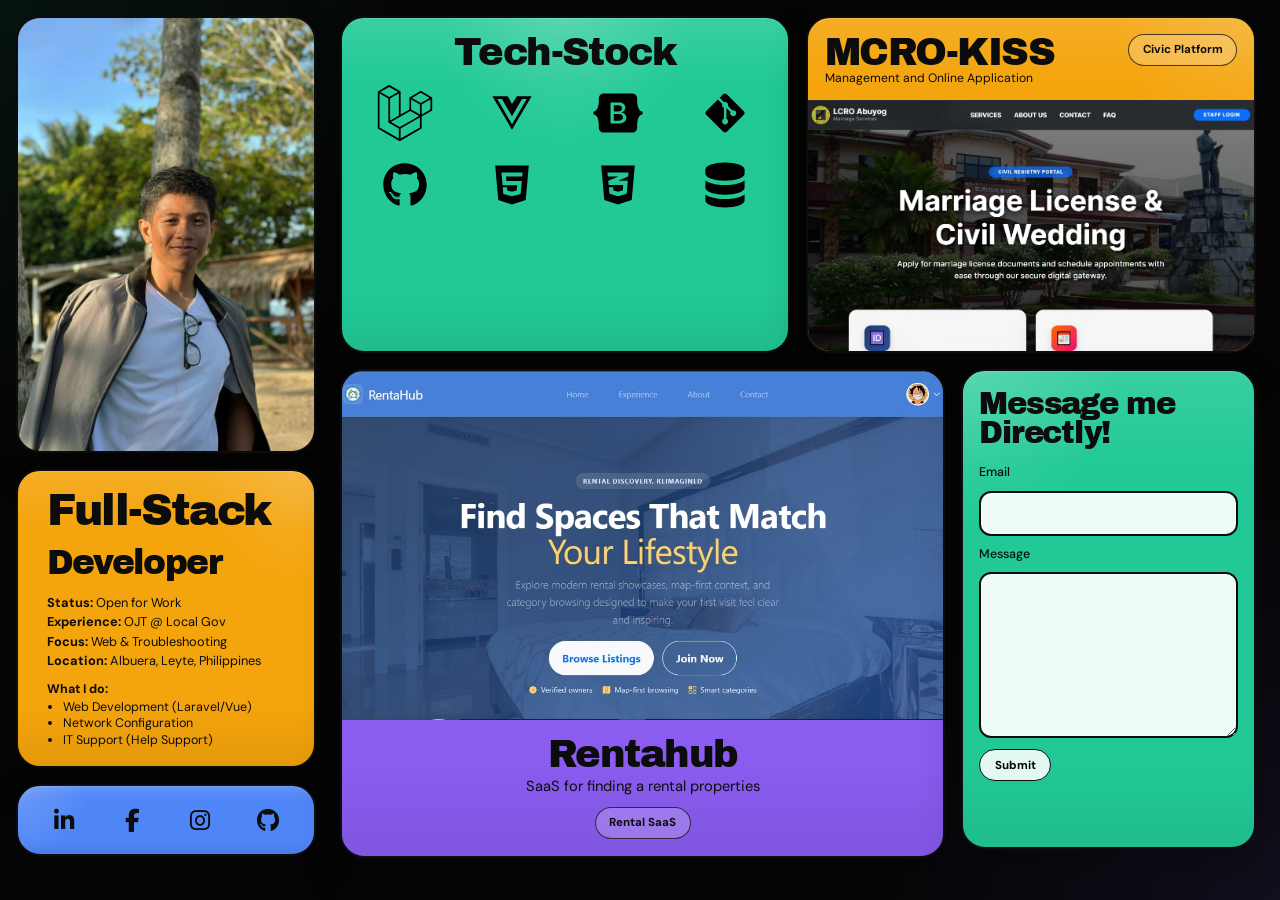
==== index.html @ 70601ae6 "Fix Some Alignments" ====
<!DOCTYPE html>
<html lang="en">

<head>
    <meta charset="UTF-8">
    <meta name="viewport" content="width=device-width, initial-scale=1.0">
    <title>Home</title>
    <link rel="preconnect" href="https://fonts.googleapis.com">
    <link rel="preconnect" href="https://fonts.gstatic.com" crossorigin>
    <link href="https://fonts.googleapis.com/css2?family=Archivo+Black&family=DM+Sans:wght@400;500;700&display=swap"
        rel="stylesheet">
    <link rel="stylesheet" href="https://cdnjs.cloudflare.com/ajax/libs/font-awesome/6.7.2/css/all.min.css"
        integrity="sha512-Evv84Mr4kqVGRNSgIGL/F/aIDqQb7xQ2vcrdIwxfjThSH8CSR7PBEakCr51Ck+w+/U6swU2Im1vVX0SVk9ABhg=="
        crossorigin="anonymous" referrerpolicy="no-referrer">
    <link rel="stylesheet" href="css/bootstrap.min.css">
    <link rel="stylesheet" href="style.css">
</head>

<body>

    <main class="container-fluid page-shell">

        <div class="row main-row g-3">

            <div class="col-12 col-lg-3 left-column">
                <div class="row picture-box card-box">
                    <img src="assets/pic.jpg" alt="Portrait photo" class="img-fluid picture">
                </div>
                <div class="row description-box card-box">
                    <div class="card-inner">
                        <p class="intro-kicker">Full-Stack</p>
                        <h1 class="intro-title">Developer</h1>

                        <div class="meta-list">
                            <p><span>Status:</span> Open for Work</p>
                            <p><span>Experience:</span> OJT @ Local Gov</p>
                            <p><span>Focus:</span> Web & Troubleshooting</p>
                            <p><span>Location:</span> Albuera, Leyte, Philippines</p>
                        </div>

                        <div class="what-i-do">
                            <p class="section-label">What I do:</p>
                            <ul>
                                <li>Web Development (Laravel/Vue)</li>
                                <li>Network Configuration</li>
                                <li>IT Support (Help Support)</li>
                            </ul>
                        </div>
                    </div>
                </div>
                <div class="row contacts-box card-box">
                    <div class="social-links">
                        <a href="#" aria-label="LinkedIn"><i class="fa-brands fa-linkedin-in"></i></a>
                        <a href="#" aria-label="Facebook"><i class="fa-brands fa-facebook-f"></i></a>
                        <a href="#" aria-label="Instagram"><i class="fa-brands fa-instagram"></i></a>
                        <a href="#" aria-label="GitHub"><i class="fa-brands fa-github"></i></a>
                    </div>
                </div>
            </div>

            <div class="col-12 col-lg-9 right-column">
                <div class="row tech-kiss-row g-3">
                    <div class="col-12 col-md-6">
                        <div class="card-box tech-box">
                            <div class="card-inner">
                                <h2 class="panel-title text-center">Tech-Stock</h2>
                                <div class="tech-icons">
                                    <img src="assets/laravel-brands-solid.svg" alt="Laravel">
                                    <img src="assets/vuejs-brands-solid-full.svg" alt="Vue.js">
                                    <img src="assets/bootstrap-brands-solid-full.svg" alt="Bootstrap">
                                    <img src="assets/git-alt-brands-solid-full.svg" alt="Git">
                                    <img src="assets/github-brands-solid-full.svg" alt="GitHub">
                                    <img src="assets/html5-brands-solid-full.svg" alt="HTML5">
                                    <img src="assets/css3-alt-brands-solid-full.svg" alt="CSS3">
                                    <img src="assets/database-solid-full.svg" alt="MySQL">
                                </div>
                            </div>
                        </div>
                    </div>
                    <div class="col-12 col-md-6">
                        <div class="card-box project-box kiss-panel">
                            <div class="project-header">
                                <div>
                                    <h2 class="panel-title">MCRO-KISS</h2>
                                    <p>Management and Online Application</p>
                                </div>
                                <span class="project-tag">Civic Platform</span>
                            </div>
                            <div class="project-image-wrap rentahub-box">
                                <img src="assets/kiss.jfif" alt="MCRO-KISS preview" class="img-fluid rentahub">
                                <div class="project-hover-layer">
                                    <a href="#" class="project-hover-cta">View More</a>
                                </div>
                            </div>
                        </div>
                    </div>
                </div>

                <div class="row rent-message-row g-3">
                    <div class="col-12 col-md-8">
                        <div class="card-box project-box rent-panel">
                            <div class="project-image-wrap rentahub-box">
                                <img src="assets/rentahub.jfif" alt="Rentahub preview" class="img-fluid rentahub">
                                <div class="project-hover-layer">
                                    <a href="#" class="project-hover-cta">View More</a>
                                </div>
                            </div>
                            <div class="rent-footer">
                                <h2 class="panel-title">Rentahub</h2>
                                <p>SaaS for finding a rental properties</p>
                                <span class="project-tag">Rental SaaS</span>
                            </div>
                        </div>
                    </div>
                    <div class="col-12 col-md-4">
                        <div class="card-box message-box">
                            <div class="card-inner">
                                <h2 class="panel-title">Message me Directly!</h2>
                                <form action="#" method="post" class="contact-form">
                                    <label for="email">Email</label>
                                    <input type="email" id="email" name="email" autocomplete="email">

                                    <label for="message">Message</label>
                                    <textarea id="message" name="message" rows="6"></textarea>

                                    <button type="submit" class="submit-btn">Submit</button>
                                </form>
                            </div>
                        </div>
                    </div>
                </div>

            </div>

        </div>


    </main>

    <script src="js/bootstrap.bundle.min.js"></script>
</body>

</html>
---- style.css ----
:root {
    --page-bg: #050505;
    --ink: #0c0c0c;
    --orange: #f4a40c;
    --teal: #22c997;
    --blue: #4f86f7;
    --violet: #8a5cf0;
    --line: #0d0d0d;
    --white: #f7f7f7;
    --card-gap: 1rem;
    --bento-radius: 1.5rem;
    --bento-shadow:
        0 18px 40px rgba(0, 0, 0, 0.24),
        inset 0 1px 0 rgba(255, 255, 255, 0.14);
    --bento-shadow-hover:
        0 24px 54px rgba(0, 0, 0, 0.3),
        inset 0 1px 0 rgba(255, 255, 255, 0.18);
}

* {
    padding: 0;
    margin: 0;
    box-sizing: border-box;
}

body {
    min-height: 100vh;
    background:
        radial-gradient(circle at top left, rgba(34, 201, 151, 0.08), transparent 30%),
        radial-gradient(circle at bottom right, rgba(138, 92, 240, 0.1), transparent 28%),
        var(--page-bg);
    color: var(--ink);
    font-family: "DM Sans", sans-serif;
}

img {
    display: block;
    max-width: 100%;
}

a {
    color: inherit;
    text-decoration: none;
}

button,
input,
textarea {
    font: inherit;
}

.page-shell {
    padding: var(--card-gap);
}

.main-row {
    min-height: calc(100vh - 2.7rem);
    --bs-gutter-x: var(--card-gap);
    --bs-gutter-y: var(--card-gap);
}

.left-column,
.right-column {
    display: flex;
    flex-direction: column;
    gap: var(--card-gap);
}

.tech-kiss-row,
.rent-message-row {
    --bs-gutter-x: var(--card-gap);
    --bs-gutter-y: var(--card-gap);
}

.left-column > .row,
.right-column > .row {
    margin-left: 0;
    margin-right: 0;
}

.card-box {
    border: 2px solid var(--line);
    overflow: hidden;
    border-radius: var(--bento-radius);
    box-shadow: var(--bento-shadow);
    position: relative;
    transition: transform 0.28s ease, box-shadow 0.28s ease, filter 0.28s ease;
}

.card-box::before {
    content: "";
    position: absolute;
    inset: 0;
    pointer-events: none;
    background: linear-gradient(180deg, rgba(255, 255, 255, 0.12), transparent 20%, transparent 80%, rgba(0, 0, 0, 0.08));
    opacity: 0.85;
    z-index: 0;
}

.card-inner {
    width: 100%;
    position: relative;
    z-index: 1;
}

.description-box:hover,
.description-box:focus-within,
.tech-box:hover,
.tech-box:focus-within,
.message-box:hover,
.message-box:focus-within,
.contacts-box:hover,
.contacts-box:focus-within,
.picture-box:hover,
.picture-box:focus-within {
    transform: translateY(-4px);
    box-shadow: var(--bento-shadow-hover);
}

/* Picture Box */
.picture-box {
    height: 52%;
    min-height: 320px;
    background: #111;
}

.picture-box::before {
    z-index: 1;
}

.picture-box .picture {
    height: 100%;
    width: 100%;
    object-fit: cover;
    object-position: center;
    padding: 0;
    transition: transform 0.45s ease, filter 0.45s ease;
}

.picture-box:hover .picture,
.picture-box:focus-within .picture {
    transform: scale(1.03);
    filter: saturate(1.05) contrast(1.02);
}

/* Description Box */
.description-box {
    min-height: 240px;
    background:
        radial-gradient(circle at top right, rgba(255, 255, 255, 0.14), transparent 28%),
        var(--orange);
    padding: 1.15rem 1.05rem;
}

.intro-kicker,
.intro-title,
.panel-title {
    font-family: "Archivo Black", sans-serif;
    letter-spacing: -0.04em;
    line-height: 0.95;
}

.intro-kicker {
    font-size: clamp(1.9rem, 4vw, 2.75rem);
}

.intro-title {
    font-size: clamp(1.45rem, 3vw, 2.15rem);
    margin-top: 0.15rem;
}

.meta-list {
    margin-top: 0.85rem;
    font-size: 0.8rem;
    line-height: 1.35;
}

.meta-list p,
.what-i-do p {
    margin-bottom: 0.14rem;
}

.meta-list span,
.section-label {
    font-weight: 700;
}

.what-i-do {
    margin-top: 0.7rem;
    font-size: 0.78rem;
    line-height: 1.3;
}

.what-i-do ul {
    margin: 0.15rem 0 0;
    padding-left: 1rem;
}

/* Contacts Box */
.contacts-box {
    min-height: 72px;
    background:
        radial-gradient(circle at top left, rgba(255, 255, 255, 0.16), transparent 24%),
        var(--blue);
    display: flex;
    align-items: center;
    justify-content: center;
}

.social-links {
    width: 100%;
    display: grid;
    grid-template-columns: repeat(4, 1fr);
    position: relative;
    z-index: 1;
}

.social-links a {
    min-height: 68px;
    display: grid;
    place-items: center;
    font-size: 1.45rem;
    transition: transform 0.2s ease, background-color 0.2s ease, color 0.2s ease;
}

.social-links a:hover,
.social-links a:focus-visible {
    background: rgba(255, 255, 255, 0.16);
    color: var(--white);
    transform: translateY(-2px);
    outline: none;
}

/* Tech Kiss Row */
.tech-kiss-row {
    min-height: 42%;
}

.tech-box {
    height: 100%;
    min-height: 280px;
    background:
        radial-gradient(circle at top center, rgba(255, 255, 255, 0.16), transparent 32%),
        var(--teal);
    padding: 1rem 1rem 1.05rem;
}

.panel-title {
    font-size: clamp(1.7rem, 3vw, 2.4rem);
    margin: 0;
    position: relative;
    z-index: 1;
}

.tech-icons {
    margin-top: 0.9rem;
    display: grid;
    grid-template-columns: repeat(4, minmax(0, 1fr));
    gap: 1rem 0.85rem;
    align-items: center;
    justify-items: center;
    position: relative;
    z-index: 1;
}

.tech-icons img {
    width: clamp(38px, 5vw, 56px);
    aspect-ratio: 1;
    object-fit: contain;
    filter: brightness(0);
    transition: transform 0.22s ease, filter 0.22s ease;
}

.tech-icons img:hover {
    transform: translateY(-3px) scale(1.05);
    filter: brightness(0) saturate(1.2);
}

.project-box {
    height: 100%;
    display: flex;
    flex-direction: column;
    position: relative;
    border-radius: var(--bento-radius);
    box-shadow: var(--bento-shadow);
    transition: transform 0.28s ease, box-shadow 0.28s ease;
}

.kiss-panel {
    min-height: 280px;
    background:
        radial-gradient(circle at top right, rgba(255, 255, 255, 0.14), transparent 25%),
        var(--orange);
}

.project-header {
    display: flex;
    justify-content: space-between;
    align-items: flex-start;
    gap: 0.9rem;
    padding: 1rem 1.05rem 0.85rem;
    position: relative;
    z-index: 1;
}

.project-header p {
    margin: 0.12rem 0 0;
    font-size: 0.76rem;
    line-height: 1.15;
}

.project-tag {
    display: inline-flex;
    align-items: center;
    min-height: 2rem;
    padding: 0.34rem 0.85rem;
    border: 1.5px solid rgba(12, 12, 12, 0.75);
    border-radius: 999px;
    background: rgba(255, 255, 255, 0.2);
    font-size: 0.72rem;
    font-weight: 700;
    white-space: nowrap;
    backdrop-filter: blur(10px);
}

.cta-pill,
.cta-outline,
.submit-btn {
    display: inline-flex;
    justify-content: center;
    align-items: center;
    min-height: 2rem;
    padding: 0.34rem 0.9rem;
    border: 1.5px solid var(--line);
    border-radius: 999px;
    font-size: 0.72rem;
    font-weight: 700;
    transition: transform 0.2s ease, background-color 0.2s ease, color 0.2s ease;
}

.cta-pill {
    background: rgba(255, 255, 255, 0.25);
}

.cta-outline,
.submit-btn {
    background: rgba(255, 255, 255, 0.88);
}

.cta-pill:hover,
.cta-pill:focus-visible,
.cta-outline:hover,
.cta-outline:focus-visible,
.submit-btn:hover,
.submit-btn:focus-visible {
    background: #111;
    color: #fff;
    transform: translateY(-2px);
    outline: none;
}

/* Rent Message Row */
.rent-message-row {
    min-height: 60%;
}

.rentahub-box {
    padding: 0;
}

.project-image-wrap {
    position: relative;
    flex: 1;
    min-height: 215px;
    overflow: hidden;
    isolation: isolate;
}

.project-image-wrap::after {
    content: "";
    position: absolute;
    inset: 0;
    /* background: linear-gradient(to bottom, rgba(0, 0, 0, 0.06), rgba(0, 0, 0, 0.38)); */
    transition: opacity 0.28s ease, background-color 0.28s ease;
    z-index: 1;
}

.rentahub {
    height: 100%;
    width: 100%;
    object-fit: cover;
    object-position: top center;
    padding: 0;
    transition: transform 0.42s ease, filter 0.42s ease;
}

.project-hover-layer {
    position: absolute;
    inset: 0;
    z-index: 2;
    display: flex;
    align-items: center;
    justify-content: center;
    padding: 1rem;
    background: linear-gradient(180deg, rgba(255, 255, 255, 0.06), rgba(0, 0, 0, 0.18));
    backdrop-filter: blur(0px);
    opacity: 0;
    transition: opacity 0.28s ease, backdrop-filter 0.28s ease;
    pointer-events: none;
}

.project-hover-cta {
    display: inline-flex;
    align-items: center;
    justify-content: center;
    min-height: 2.65rem;
    padding: 0.55rem 1.2rem;
    border: 1.5px solid rgba(255, 255, 255, 0.7);
    border-radius: 999px;
    background: rgba(255, 255, 255, 0.18);
    backdrop-filter: blur(12px);
    color: var(--white);
    font-size: 0.8rem;
    font-weight: 700;
    letter-spacing: 0.01em;
    transform: translateY(10px) scale(0.96);
    transition: transform 0.28s ease, background-color 0.28s ease, border-color 0.28s ease;
    pointer-events: auto;
}

.project-hover-cta:hover,
.project-hover-cta:focus-visible {
    background: rgba(255, 255, 255, 0.28);
    border-color: rgba(255, 255, 255, 0.95);
    outline: none;
}

.rent-panel {
    min-height: 390px;
    background:
        linear-gradient(180deg, #4d7ed6 0%, #4d7ed6 70%, var(--violet) 70%, var(--violet) 100%);
}

.rent-footer {
    padding: 1rem 1.05rem 1.05rem;
    text-align: center;
    position: relative;
    z-index: 1;
}

.rent-footer p {
    margin: 0.15rem 0 0.6rem;
    font-size: 0.92rem;
}

.message-box {
    min-height: 480px;
    background:
        radial-gradient(circle at top left, rgba(255, 255, 255, 0.16), transparent 28%),
        var(--teal);
    padding: 1.1rem 1rem;
}

.message-box .panel-title {
    font-size: clamp(1.4rem, 2.4vw, 1.95rem);
    margin-bottom: 1rem;
}

.contact-form {
    display: grid;
    gap: 0.55rem;
    position: relative;
    z-index: 1;
}

.contact-form label {
    font-size: 0.78rem;
    font-weight: 500;
}

.contact-form input,
.contact-form textarea {
    width: 100%;
    border: 2px solid var(--line);
    border-radius: 0.75rem;
    background: rgba(255, 255, 255, 0.92);
    color: #111;
    padding: 0.55rem 0.75rem;
    box-shadow: inset 0 1px 0 rgba(255, 255, 255, 0.32);
}

.contact-form textarea {
    min-height: 8.5rem;
    resize: vertical;
}

.contact-form input:focus-visible,
.contact-form textarea:focus-visible {
    outline: 2px solid rgba(17, 17, 17, 0.35);
    outline-offset: 2px;
}

.submit-btn {
    justify-self: start;
    margin-top: 0.15rem;
}

.project-box:hover,
.project-box:focus-within {
    transform: translateY(-6px);
    box-shadow: var(--bento-shadow-hover);
}

.project-box:hover .rentahub,
.project-box:focus-within .rentahub {
    transform: scale(1.045);
    filter: blur(2px) brightness(0.8) saturate(0.92);
}

.project-box:hover .project-image-wrap::after,
.project-box:focus-within .project-image-wrap::after {
    background: linear-gradient(to bottom, rgba(0, 0, 0, 0.12), rgba(0, 0, 0, 0.48));
}

.project-box:hover .project-hover-layer,
.project-box:focus-within .project-hover-layer {
    opacity: 1;
    backdrop-filter: blur(4px);
}

.project-box:hover .project-hover-cta,
.project-box:focus-within .project-hover-cta {
    transform: translateY(0) scale(1);
}

@media (max-width: 991.98px) {
    .page-shell {
        padding: var(--card-gap);
    }

    .main-row {
        min-height: auto;
    }

    .picture-box,
    .description-box,
    .tech-box,
    .kiss-panel,
    .rent-panel,
    .message-box {
        min-height: unset;
    }

    .picture-box {
        min-height: 360px;
    }

    .project-image-wrap {
        min-height: 260px;
    }
}

@media (max-width: 767.98px) {
    :root {
        --card-gap: 0.8rem;
    }

    .page-shell {
        padding: var(--card-gap);
    }

    .left-column,
    .right-column {
        gap: var(--card-gap);
    }

    .project-header {
        flex-direction: column;
    }

    .project-tag {
        align-self: flex-start;
    }

    .picture-box {
        min-height: 280px;
    }

    .social-links a {
        min-height: 60px;
    }

    .project-image-wrap {
        min-height: 220px;
    }

    .description-box,
    .tech-box,
    .message-box,
    .rent-footer {
        padding-left: 0.9rem;
        padding-right: 0.9rem;
    }

    .card-box,
    .project-box {
        border-radius: 1.2rem;
    }
}
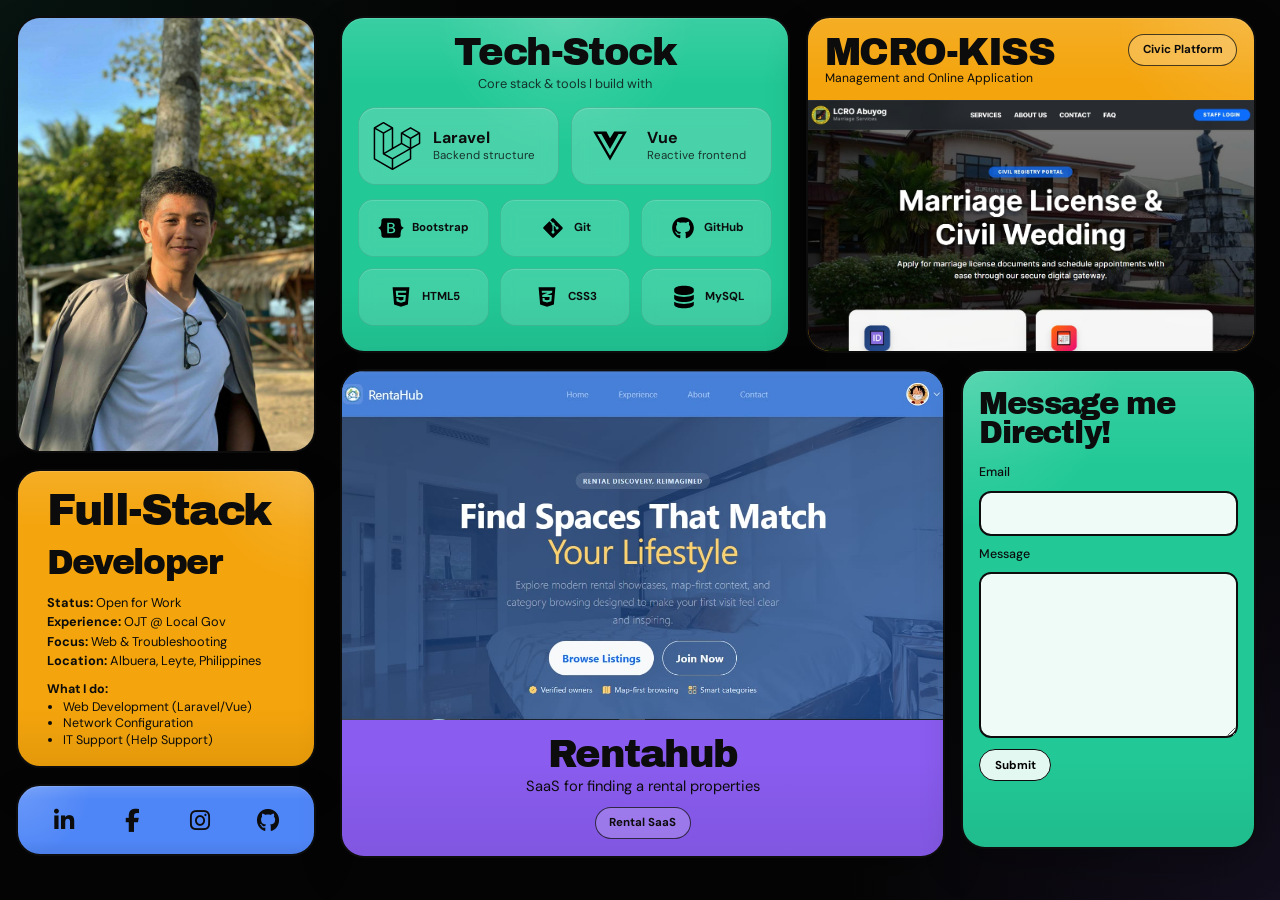
==== commit fd9bc5bb: "Tech Stack Improved" ====
--- a/index.html
+++ b/index.html
@@ -63,16 +63,53 @@
                     <div class="col-12 col-md-6">
                         <div class="card-box tech-box">
                             <div class="card-inner">
-                                <h2 class="panel-title text-center">Tech-Stock</h2>
-                                <div class="tech-icons">
-                                    <img src="assets/laravel-brands-solid.svg" alt="Laravel">
-                                    <img src="assets/vuejs-brands-solid-full.svg" alt="Vue.js">
-                                    <img src="assets/bootstrap-brands-solid-full.svg" alt="Bootstrap">
-                                    <img src="assets/git-alt-brands-solid-full.svg" alt="Git">
-                                    <img src="assets/github-brands-solid-full.svg" alt="GitHub">
-                                    <img src="assets/html5-brands-solid-full.svg" alt="HTML5">
-                                    <img src="assets/css3-alt-brands-solid-full.svg" alt="CSS3">
-                                    <img src="assets/database-solid-full.svg" alt="MySQL">
+                                <div class="tech-header">
+                                    <h2 class="panel-title text-center">Tech-Stock</h2>
+                                    <p>Core stack & tools I build with</p>
+                                </div>
+
+                                <div class="featured-stack">
+                                    <article class="featured-tool">
+                                        <img src="assets/laravel-brands-solid.svg" alt="Laravel">
+                                        <div>
+                                            <h3>Laravel</h3>
+                                            <p>Backend structure</p>
+                                        </div>
+                                    </article>
+                                    <article class="featured-tool">
+                                        <img src="assets/vuejs-brands-solid-full.svg" alt="Vue.js">
+                                        <div>
+                                            <h3>Vue</h3>
+                                            <p>Reactive frontend</p>
+                                        </div>
+                                    </article>
+                                </div>
+
+                                <div class="support-tools">
+                                    <article class="tool-chip">
+                                        <img src="assets/bootstrap-brands-solid-full.svg" alt="Bootstrap">
+                                        <span>Bootstrap</span>
+                                    </article>
+                                    <article class="tool-chip">
+                                        <img src="assets/git-alt-brands-solid-full.svg" alt="Git">
+                                        <span>Git</span>
+                                    </article>
+                                    <article class="tool-chip">
+                                        <img src="assets/github-brands-solid-full.svg" alt="GitHub">
+                                        <span>GitHub</span>
+                                    </article>
+                                    <article class="tool-chip">
+                                        <img src="assets/html5-brands-solid-full.svg" alt="HTML5">
+                                        <span>HTML5</span>
+                                    </article>
+                                    <article class="tool-chip">
+                                        <img src="assets/css3-alt-brands-solid-full.svg" alt="CSS3">
+                                        <span>CSS3</span>
+                                    </article>
+                                    <article class="tool-chip">
+                                        <img src="assets/database-solid-full.svg" alt="MySQL">
+                                        <span>MySQL</span>
+                                    </article>
                                 </div>
                             </div>
                         </div>
@@ -140,4 +177,4 @@
     <script src="js/bootstrap.bundle.min.js"></script>
 </body>
 
-</html>+</html>
--- a/style.css
+++ b/style.css
@@ -245,6 +245,20 @@
     padding: 1rem 1rem 1.05rem;
 }
 
+.tech-header {
+    position: relative;
+    z-index: 1;
+    text-align: center;
+}
+
+.tech-header p {
+    margin: 0.35rem auto 0;
+    max-width: 24ch;
+    font-size: 0.8rem;
+    line-height: 1.2;
+    opacity: 0.8;
+}
+
 .panel-title {
     font-size: clamp(1.7rem, 3vw, 2.4rem);
     margin: 0;
@@ -252,28 +266,98 @@
     z-index: 1;
 }
 
-.tech-icons {
-    margin-top: 0.9rem;
+.featured-stack {
+    margin-top: 0.95rem;
     display: grid;
-    grid-template-columns: repeat(4, minmax(0, 1fr));
-    gap: 1rem 0.85rem;
+    grid-template-columns: repeat(2, minmax(0, 1fr));
+    gap: 0.8rem;
+    position: relative;
+    z-index: 1;
+}
+
+.featured-tool {
+    display: flex;
     align-items: center;
-    justify-items: center;
-    position: relative;
-    z-index: 1;
-}
-
-.tech-icons img {
-    width: clamp(38px, 5vw, 56px);
+    gap: 0.8rem;
+    padding: 0.9rem 0.85rem;
+    border: 1.5px solid rgba(12, 12, 12, 0.12);
+    border-radius: 1.1rem;
+    background: rgba(255, 255, 255, 0.18);
+    backdrop-filter: blur(10px);
+    box-shadow: inset 0 1px 0 rgba(255, 255, 255, 0.18);
+    transition: transform 0.22s ease, background-color 0.22s ease, box-shadow 0.22s ease;
+}
+
+.featured-tool img {
+    width: 48px;
     aspect-ratio: 1;
     object-fit: contain;
     filter: brightness(0);
-    transition: transform 0.22s ease, filter 0.22s ease;
-}
-
-.tech-icons img:hover {
+    flex-shrink: 0;
+}
+
+.featured-tool h3 {
+    margin: 0;
+    font-size: 1rem;
+    font-weight: 700;
+    line-height: 1;
+}
+
+.featured-tool p {
+    margin: 0.2rem 0 0;
+    font-size: 0.72rem;
+    line-height: 1.2;
+    opacity: 0.8;
+}
+
+.featured-tool:hover {
+    transform: translateY(-3px);
+    background: rgba(255, 255, 255, 0.24);
+    box-shadow: inset 0 1px 0 rgba(255, 255, 255, 0.22);
+}
+
+.support-tools {
+    margin-top: 0.85rem;
+    display: grid;
+    grid-template-columns: repeat(3, minmax(0, 1fr));
+    gap: 0.7rem;
+    align-items: center;
+    position: relative;
+    z-index: 1;
+}
+
+.tool-chip {
+    display: flex;
+    align-items: center;
+    justify-content: center;
+    gap: 0.45rem;
+    min-height: 58px;
+    padding: 0.7rem 0.55rem;
+    border: 1.5px solid rgba(12, 12, 12, 0.1);
+    border-radius: 0.95rem;
+    background: rgba(255, 255, 255, 0.14);
+    backdrop-filter: blur(8px);
+    box-shadow: inset 0 1px 0 rgba(255, 255, 255, 0.14);
+    transition: transform 0.22s ease, background-color 0.22s ease;
+}
+
+.tool-chip img {
+    width: 28px;
+    aspect-ratio: 1;
+    object-fit: contain;
+    filter: brightness(0);
+    flex-shrink: 0;
+}
+
+.tool-chip span {
+    font-size: 0.72rem;
+    font-weight: 700;
+    line-height: 1;
+}
+
+.tool-chip:hover {
     transform: translateY(-3px) scale(1.05);
-    filter: brightness(0) saturate(1.2);
+    background: rgba(255, 255, 255, 0.2);
 }
 
 .project-box {
@@ -533,30 +617,102 @@
     transform: translateY(0) scale(1);
 }
 
-@media (max-width: 991.98px) {
-    .page-shell {
-        padding: var(--card-gap);
-    }
-
+@media (max-width: 1199.98px) {
     .main-row {
+        display: flex;
+        flex-direction: column;
+        gap: var(--card-gap);
         min-height: auto;
+        --bs-gutter-x: 0;
+        --bs-gutter-y: 0;
+    }
+
+    .left-column,
+    .right-column,
+    .tech-kiss-row,
+    .rent-message-row {
+        display: contents;
+    }
+
+    .main-row > .row,
+    .main-row > [class*="col-"] {
+        display: block;
+        width: 100%;
+        margin: 0;
+        padding-left: 0;
+        padding-right: 0;
+    }
+
+    .left-column > .row,
+    .tech-kiss-row > [class*="col-"],
+    .rent-message-row > [class*="col-"] {
+        width: 100%;
+        margin: 0 0 var(--card-gap);
+        padding-left: 0;
+        padding-right: 0;
+    }
+
+    .rent-message-row > [class*="col-"]:last-child {
+        margin-bottom: 0;
     }
 
     .picture-box,
     .description-box,
+    .contacts-box,
     .tech-box,
     .kiss-panel,
     .rent-panel,
     .message-box {
         min-height: unset;
+        height: auto;
     }
 
     .picture-box {
-        min-height: 360px;
+        min-height: 300px;
+        aspect-ratio: 16 / 11;
+    }
+
+    .description-box {
+        padding: 1rem 0.95rem;
+    }
+
+    .panel-title {
+        font-size: clamp(1.45rem, 3vw, 1.95rem);
+    }
+
+    .project-header,
+    .rent-footer,
+    .message-box {
+        padding: 0.9rem;
+    }
+
+    .tech-box {
+        padding: 0.9rem;
+    }
+
+    .featured-stack {
+        grid-template-columns: 1fr;
+    }
+
+    .support-tools {
+        grid-template-columns: repeat(2, minmax(0, 1fr));
     }
 
     .project-image-wrap {
-        min-height: 260px;
+        min-height: 220px;
+    }
+
+    .message-box {
+        min-height: 0;
+    }
+
+    .contact-form textarea {
+        min-height: 7rem;
+    }
+
+    .card-box,
+    .project-box {
+        border-radius: 1.25rem;
     }
 }
 
@@ -565,13 +721,9 @@
         --card-gap: 0.8rem;
     }
 
-    .page-shell {
-        padding: var(--card-gap);
-    }
-
-    .left-column,
-    .right-column {
-        gap: var(--card-gap);
+    .picture-box {
+        min-height: 240px;
+        aspect-ratio: auto;
     }
 
     .project-header {
@@ -582,24 +734,33 @@
         align-self: flex-start;
     }
 
-    .picture-box {
-        min-height: 280px;
-    }
-
     .social-links a {
         min-height: 60px;
     }
 
     .project-image-wrap {
-        min-height: 220px;
+        min-height: 190px;
     }
 
     .description-box,
     .tech-box,
     .message-box,
     .rent-footer {
-        padding-left: 0.9rem;
-        padding-right: 0.9rem;
+        padding-left: 0.85rem;
+        padding-right: 0.85rem;
+    }
+
+    .featured-tool {
+        padding: 0.8rem;
+    }
+
+    .tool-chip {
+        min-height: 54px;
+        padding: 0.65rem 0.5rem;
+    }
+
+    .tool-chip span {
+        font-size: 0.68rem;
     }
 
     .card-box,
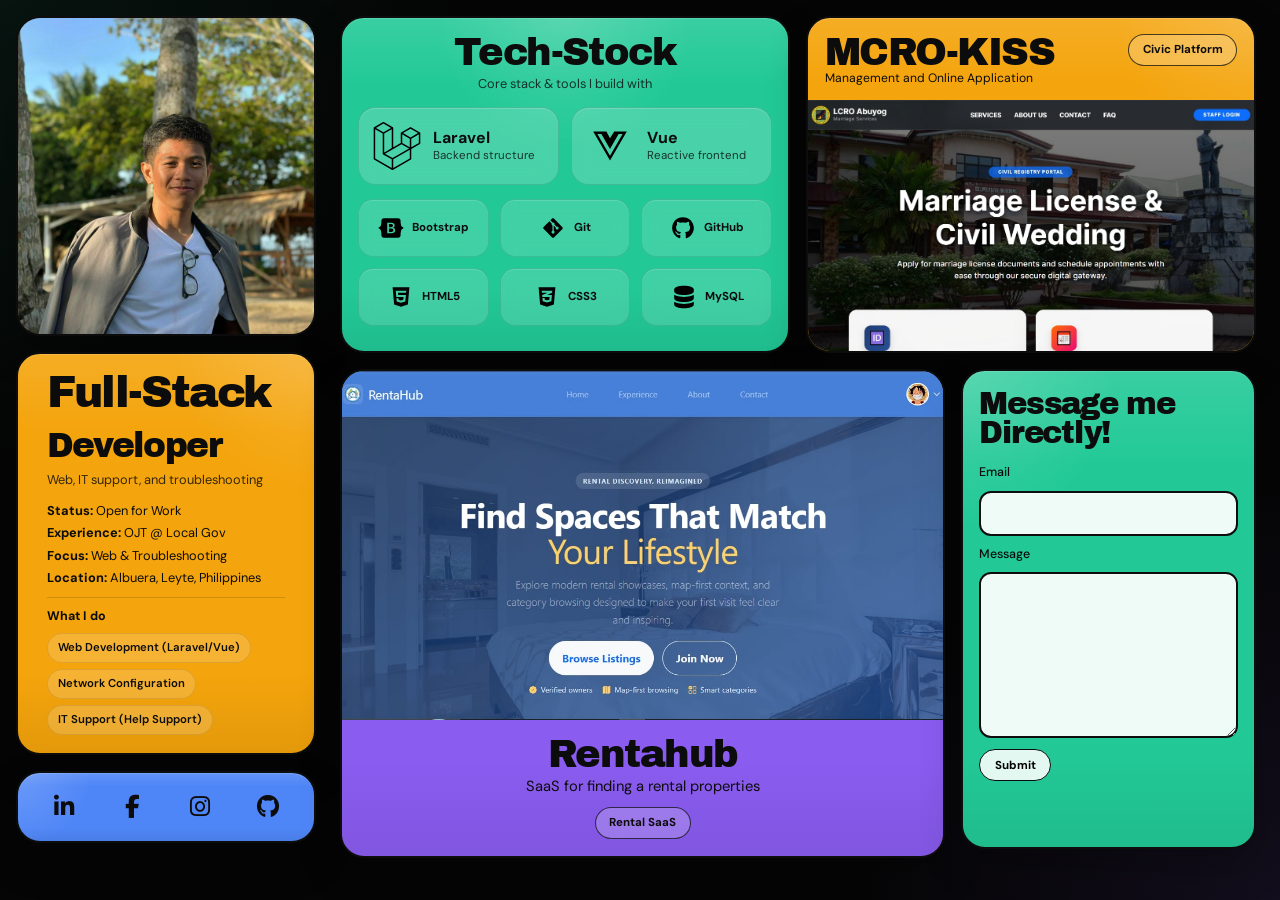
==== commit 83a15cd0: "About me Improvements" ====
--- a/index.html
+++ b/index.html
@@ -28,8 +28,11 @@
                 </div>
                 <div class="row description-box card-box">
                     <div class="card-inner">
-                        <p class="intro-kicker">Full-Stack</p>
-                        <h1 class="intro-title">Developer</h1>
+                        <div class="about-header">
+                            <p class="intro-kicker">Full-Stack</p>
+                            <h1 class="intro-title">Developer</h1>
+                            <p class="about-subtitle">Web, IT support, and troubleshooting</p>
+                        </div>
 
                         <div class="meta-list">
                             <p><span>Status:</span> Open for Work</p>
@@ -39,12 +42,12 @@
                         </div>
 
                         <div class="what-i-do">
-                            <p class="section-label">What I do:</p>
-                            <ul>
-                                <li>Web Development (Laravel/Vue)</li>
-                                <li>Network Configuration</li>
-                                <li>IT Support (Help Support)</li>
-                            </ul>
+                            <p class="section-label">What I do</p>
+                            <div class="service-pills">
+                                <span>Web Development (Laravel/Vue)</span>
+                                <span>Network Configuration</span>
+                                <span>IT Support (Help Support)</span>
+                            </div>
                         </div>
                     </div>
                 </div>
--- a/style.css
+++ b/style.css
@@ -119,8 +119,9 @@
 
 /* Picture Box */
 .picture-box {
-    height: 52%;
+    height: auto;
     min-height: 320px;
+    aspect-ratio: 4 / 3;
     background: #111;
 }
 
@@ -145,11 +146,16 @@
 
 /* Description Box */
 .description-box {
-    min-height: 240px;
+    min-height: 0;
     background:
         radial-gradient(circle at top right, rgba(255, 255, 255, 0.14), transparent 28%),
         var(--orange);
     padding: 1.15rem 1.05rem;
+}
+
+.about-header {
+    position: relative;
+    z-index: 1;
 }
 
 .intro-kicker,
@@ -169,31 +175,68 @@
     margin-top: 0.15rem;
 }
 
+.about-subtitle {
+    margin: 0.55rem 0 0;
+    max-width: 24ch;
+    font-size: 0.8rem;
+    line-height: 1.25;
+    opacity: 0.82;
+}
+
 .meta-list {
-    margin-top: 0.85rem;
+    margin-top: 0.9rem;
+    position: relative;
+    z-index: 1;
+    display: grid;
+    gap: 0.32rem;
+}
+
+.meta-list p {
+    margin: 0;
     font-size: 0.8rem;
     line-height: 1.35;
 }
 
-.meta-list p,
-.what-i-do p {
-    margin-bottom: 0.14rem;
-}
-
-.meta-list span,
+.meta-list span {
+    font-weight: 700;
+}
+
 .section-label {
     font-weight: 700;
 }
 
 .what-i-do {
-    margin-top: 0.7rem;
+    margin-top: 0.65rem;
+    padding-top: 0.55rem;
+    border-top: 1.5px solid rgba(12, 12, 12, 0.14);
+    position: relative;
+    z-index: 1;
+}
+
+.what-i-do .section-label {
+    margin: 0;
     font-size: 0.78rem;
-    line-height: 1.3;
-}
-
-.what-i-do ul {
-    margin: 0.15rem 0 0;
-    padding-left: 1rem;
+    letter-spacing: 0.01em;
+}
+
+.service-pills {
+    margin-top: 0.45rem;
+    display: flex;
+    flex-wrap: wrap;
+    gap: 0.38rem;
+}
+
+.service-pills span {
+    display: inline-flex;
+    align-items: center;
+    min-height: 30px;
+    padding: 0.36rem 0.62rem;
+    border: 1.5px solid rgba(12, 12, 12, 0.1);
+    border-radius: 999px;
+    background: rgba(255, 255, 255, 0.16);
+    font-size: 0.71rem;
+    font-weight: 600;
+    line-height: 1.2;
 }
 
 /* Contacts Box */
@@ -750,6 +793,15 @@
         padding-right: 0.85rem;
     }
 
+    .what-i-do {
+        padding-top: 0.55rem;
+    }
+
+    .service-pills span {
+        width: 100%;
+        justify-content: center;
+    }
+
     .featured-tool {
         padding: 0.8rem;
     }
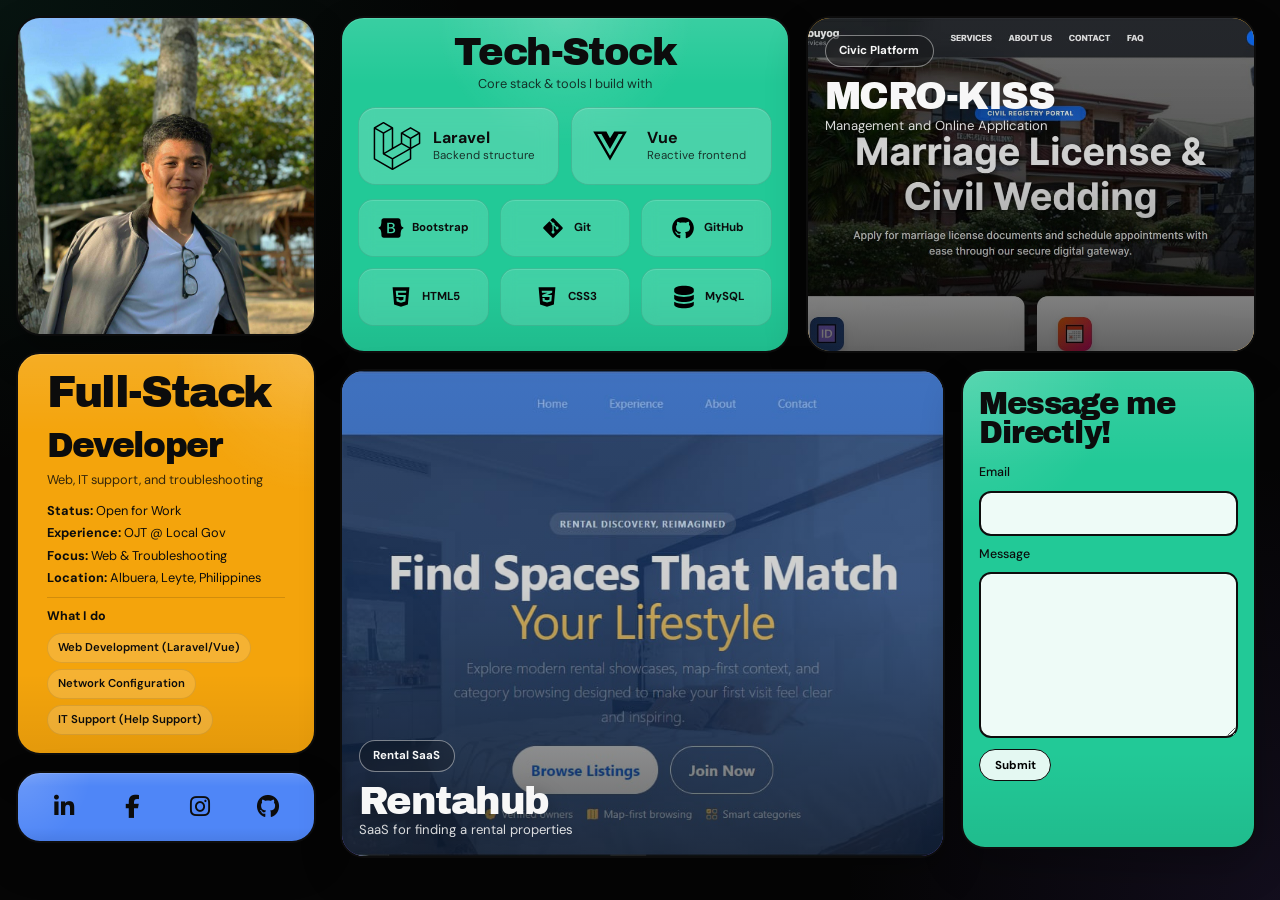
==== commit 1847b13e: "Project Boxes Improvements" ====
--- a/index.html
+++ b/index.html
@@ -119,15 +119,15 @@
                     </div>
                     <div class="col-12 col-md-6">
                         <div class="card-box project-box kiss-panel">
-                            <div class="project-header">
-                                <div>
-                                    <h2 class="panel-title">MCRO-KISS</h2>
-                                    <p>Management and Online Application</p>
-                                </div>
-                                <span class="project-tag">Civic Platform</span>
-                            </div>
                             <div class="project-image-wrap rentahub-box">
                                 <img src="assets/kiss.jfif" alt="MCRO-KISS preview" class="img-fluid rentahub">
+                                <div class="project-content project-content--top">
+                                    <span class="project-tag">Civic Platform</span>
+                                    <div class="project-copy">
+                                        <h2 class="panel-title">MCRO-KISS</h2>
+                                        <p>Management and Online Application</p>
+                                    </div>
+                                </div>
                                 <div class="project-hover-layer">
                                     <a href="#" class="project-hover-cta">View More</a>
                                 </div>
@@ -141,14 +141,16 @@
                         <div class="card-box project-box rent-panel">
                             <div class="project-image-wrap rentahub-box">
                                 <img src="assets/rentahub.jfif" alt="Rentahub preview" class="img-fluid rentahub">
+                                <div class="project-content project-content--bottom">
+                                    <span class="project-tag">Rental SaaS</span>
+                                    <div class="project-copy">
+                                        <h2 class="panel-title">Rentahub</h2>
+                                        <p>SaaS for finding a rental properties</p>
+                                    </div>
+                                </div>
                                 <div class="project-hover-layer">
                                     <a href="#" class="project-hover-cta">View More</a>
                                 </div>
-                            </div>
-                            <div class="rent-footer">
-                                <h2 class="panel-title">Rentahub</h2>
-                                <p>SaaS for finding a rental properties</p>
-                                <span class="project-tag">Rental SaaS</span>
                             </div>
                         </div>
                     </div>
--- a/style.css
+++ b/style.css
@@ -411,6 +411,7 @@
     border-radius: var(--bento-radius);
     box-shadow: var(--bento-shadow);
     transition: transform 0.28s ease, box-shadow 0.28s ease;
+    overflow: hidden;
 }
 
 .kiss-panel {
@@ -420,30 +421,15 @@
         var(--orange);
 }
 
-.project-header {
-    display: flex;
-    justify-content: space-between;
-    align-items: flex-start;
-    gap: 0.9rem;
-    padding: 1rem 1.05rem 0.85rem;
-    position: relative;
-    z-index: 1;
-}
-
-.project-header p {
-    margin: 0.12rem 0 0;
-    font-size: 0.76rem;
-    line-height: 1.15;
-}
-
 .project-tag {
     display: inline-flex;
     align-items: center;
     min-height: 2rem;
     padding: 0.34rem 0.85rem;
-    border: 1.5px solid rgba(12, 12, 12, 0.75);
+    border: 1.5px solid rgba(255, 255, 255, 0.44);
     border-radius: 999px;
-    background: rgba(255, 255, 255, 0.2);
+    background: rgba(17, 17, 17, 0.28);
+    color: var(--white);
     font-size: 0.72rem;
     font-weight: 700;
     white-space: nowrap;
@@ -507,7 +493,8 @@
     content: "";
     position: absolute;
     inset: 0;
-    /* background: linear-gradient(to bottom, rgba(0, 0, 0, 0.06), rgba(0, 0, 0, 0.38)); */
+    background:
+        linear-gradient(180deg, rgba(7, 7, 7, 0.12) 0%, rgba(7, 7, 7, 0.2) 45%, rgba(7, 7, 7, 0.62) 100%);
     transition: opacity 0.28s ease, background-color 0.28s ease;
     z-index: 1;
 }
@@ -521,10 +508,50 @@
     transition: transform 0.42s ease, filter 0.42s ease;
 }
 
+.project-content {
+    position: absolute;
+    left: 0;
+    right: 0;
+    z-index: 2;
+    display: flex;
+    flex-direction: column;
+    gap: 0.7rem;
+    padding: 1.05rem;
+    color: var(--white);
+    pointer-events: none;
+}
+
+.project-content--top {
+    top: 0;
+    align-items: flex-start;
+}
+
+.project-content--bottom {
+    bottom: 0;
+    align-items: flex-start;
+}
+
+.project-copy {
+    max-width: min(85%, 26rem);
+}
+
+.project-copy .panel-title {
+    color: var(--white);
+    text-shadow: 0 6px 20px rgba(0, 0, 0, 0.35);
+}
+
+.project-copy p {
+    margin: 0.2rem 0 0;
+    font-size: 0.82rem;
+    line-height: 1.25;
+    opacity: 0.9;
+    text-shadow: 0 4px 14px rgba(0, 0, 0, 0.32);
+}
+
 .project-hover-layer {
     position: absolute;
     inset: 0;
-    z-index: 2;
+    z-index: 3;
     display: flex;
     align-items: center;
     justify-content: center;
@@ -568,18 +595,6 @@
         linear-gradient(180deg, #4d7ed6 0%, #4d7ed6 70%, var(--violet) 70%, var(--violet) 100%);
 }
 
-.rent-footer {
-    padding: 1rem 1.05rem 1.05rem;
-    text-align: center;
-    position: relative;
-    z-index: 1;
-}
-
-.rent-footer p {
-    margin: 0.15rem 0 0.6rem;
-    font-size: 0.92rem;
-}
-
 .message-box {
     min-height: 480px;
     background:
@@ -646,7 +661,8 @@
 
 .project-box:hover .project-image-wrap::after,
 .project-box:focus-within .project-image-wrap::after {
-    background: linear-gradient(to bottom, rgba(0, 0, 0, 0.12), rgba(0, 0, 0, 0.48));
+    background:
+        linear-gradient(180deg, rgba(7, 7, 7, 0.2) 0%, rgba(7, 7, 7, 0.3) 42%, rgba(7, 7, 7, 0.72) 100%);
 }
 
 .project-box:hover .project-hover-layer,
@@ -723,8 +739,6 @@
         font-size: clamp(1.45rem, 3vw, 1.95rem);
     }
 
-    .project-header,
-    .rent-footer,
     .message-box {
         padding: 0.9rem;
     }
@@ -743,6 +757,18 @@
 
     .project-image-wrap {
         min-height: 220px;
+    }
+
+    .project-content {
+        padding: 0.9rem;
+    }
+
+    .project-copy {
+        max-width: 100%;
+    }
+
+    .project-copy p {
+        font-size: 0.78rem;
     }
 
     .message-box {
@@ -769,14 +795,6 @@
         aspect-ratio: auto;
     }
 
-    .project-header {
-        flex-direction: column;
-    }
-
-    .project-tag {
-        align-self: flex-start;
-    }
-
     .social-links a {
         min-height: 60px;
     }
@@ -787,10 +805,24 @@
 
     .description-box,
     .tech-box,
-    .message-box,
-    .rent-footer {
+    .message-box {
         padding-left: 0.85rem;
         padding-right: 0.85rem;
+    }
+
+    .project-content {
+        gap: 0.55rem;
+        padding: 0.8rem;
+    }
+
+    .project-tag {
+        min-height: 1.8rem;
+        padding: 0.28rem 0.72rem;
+        font-size: 0.67rem;
+    }
+
+    .project-copy p {
+        font-size: 0.75rem;
     }
 
     .what-i-do {
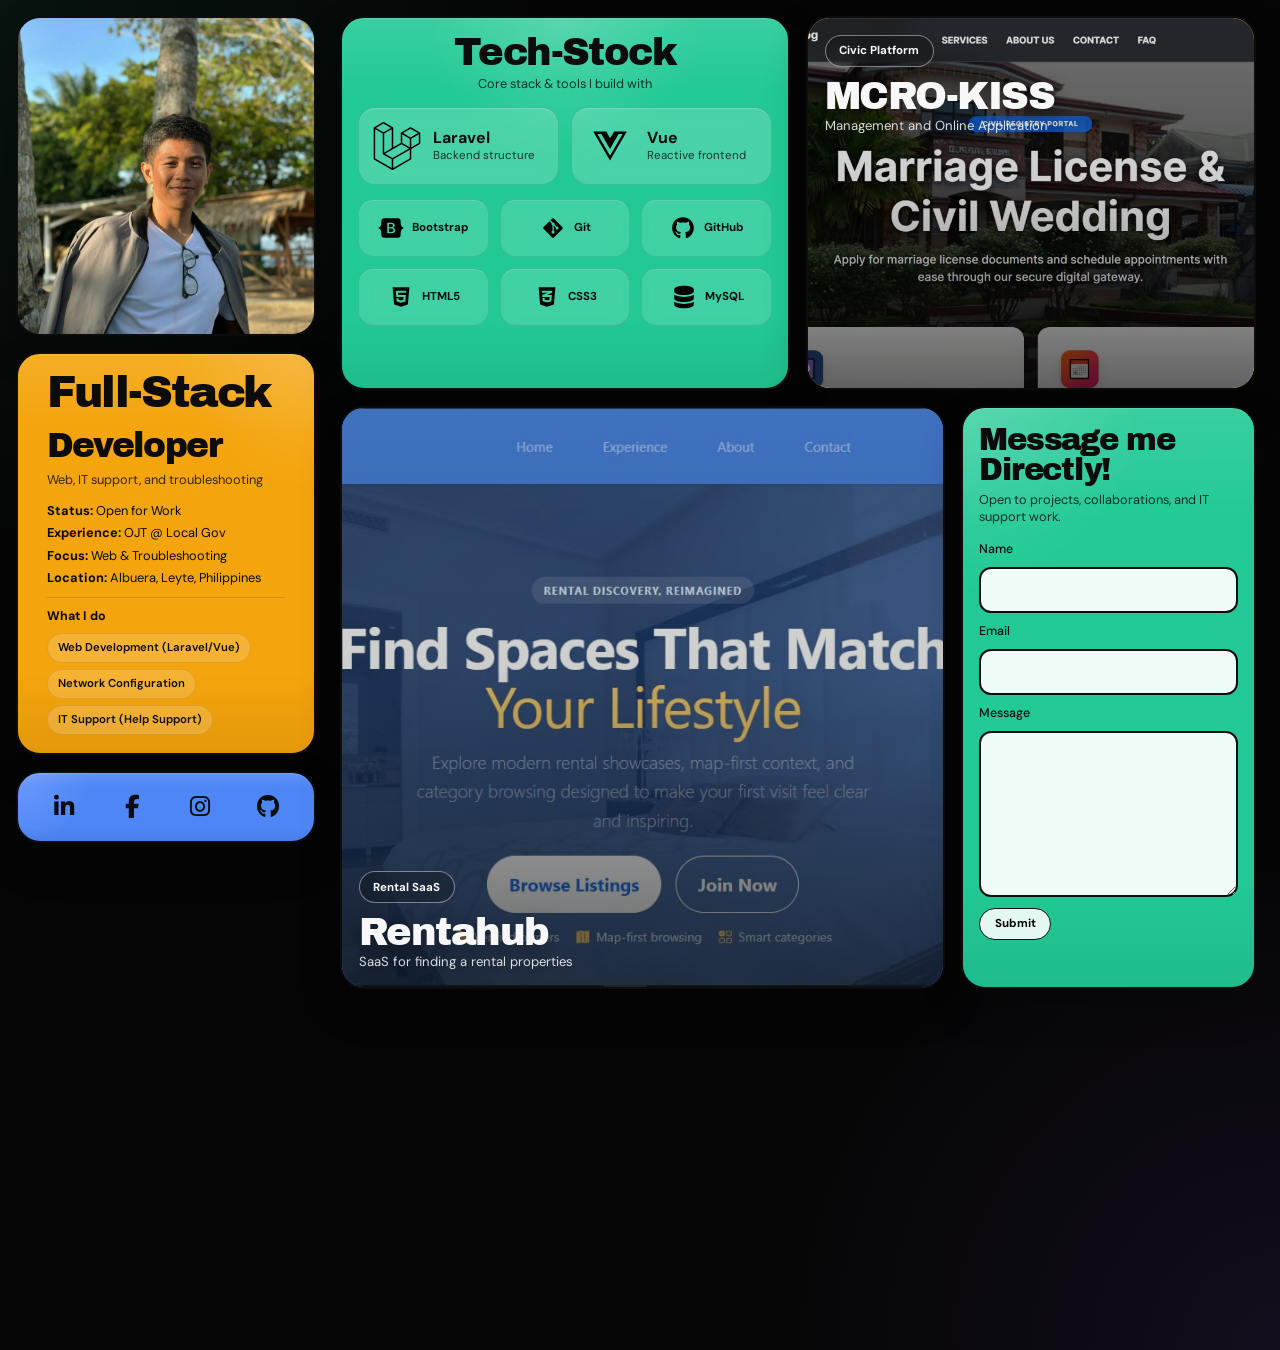
==== commit cb329dc0: "Working Message me with Google Sheets" ====
--- a/index.html
+++ b/index.html
@@ -53,10 +53,14 @@
                 </div>
                 <div class="row contacts-box card-box">
                     <div class="social-links">
-                        <a href="#" aria-label="LinkedIn"><i class="fa-brands fa-linkedin-in"></i></a>
-                        <a href="#" aria-label="Facebook"><i class="fa-brands fa-facebook-f"></i></a>
-                        <a href="#" aria-label="Instagram"><i class="fa-brands fa-instagram"></i></a>
-                        <a href="#" aria-label="GitHub"><i class="fa-brands fa-github"></i></a>
+                        <a href="https://www.linkedin.com/in/balansag-jaymar-s-85a03b296/" target="_blank"
+                            aria-label="LinkedIn"><i class="fa-brands fa-linkedin-in"></i></a>
+                        <a href="https://www.facebook.com/malou.sabillo.1/" target="_blank" aria-label="Facebook"><i
+                                class="fa-brands fa-facebook-f"></i></a>
+                        <a href="https://www.instagram.com/bsonkun/?hl=en" target="_blank" aria-label="Instagram"><i
+                                class="fa-brands fa-instagram"></i></a>
+                        <a href="https://github.com/JaymarBalansag/Portfolio" target="_blank" aria-label="GitHub"><i
+                                class="fa-brands fa-github"></i></a>
                     </div>
                 </div>
             </div>
@@ -129,7 +133,7 @@
                                     </div>
                                 </div>
                                 <div class="project-hover-layer">
-                                    <a href="#" class="project-hover-cta">View More</a>
+                                    <a href="mcro-kiss.html" class="project-hover-cta">View More</a>
                                 </div>
                             </div>
                         </div>
@@ -149,7 +153,7 @@
                                     </div>
                                 </div>
                                 <div class="project-hover-layer">
-                                    <a href="#" class="project-hover-cta">View More</a>
+                                    <a href="rentahub.html" class="project-hover-cta">View More</a>
                                 </div>
                             </div>
                         </div>
@@ -158,14 +162,28 @@
                         <div class="card-box message-box">
                             <div class="card-inner">
                                 <h2 class="panel-title">Message me Directly!</h2>
-                                <form action="#" method="post" class="contact-form">
+                                <p class="contact-intro">Open to projects, collaborations, and IT support work.</p>
+                                <form class="contact-form"
+                                    data-endpoint="https://script.google.com/macros/s/AKfycbw0mDqUxQhXGLxRiHET-02-m6UpFHMbywnReuQ-seuEkFhY-34yI4U-B1RVVT9WvriNcg/exec"
+                                    novalidate>
+                                    <label for="name">Name</label>
+                                    <input type="text" id="name" name="name" autocomplete="name" maxlength="80"
+                                        required>
+
                                     <label for="email">Email</label>
-                                    <input type="email" id="email" name="email" autocomplete="email">
+                                    <input type="email" id="email" name="email" autocomplete="email" maxlength="120"
+                                        required>
 
                                     <label for="message">Message</label>
-                                    <textarea id="message" name="message" rows="6"></textarea>
+                                    <textarea id="message" name="message" rows="6" maxlength="1200" required></textarea>
+
+                                    <div class="hp-field" aria-hidden="true">
+                                        <label for="website">Website</label>
+                                        <input type="text" id="website" name="website" tabindex="-1" autocomplete="off">
+                                    </div>
 
                                     <button type="submit" class="submit-btn">Submit</button>
+                                    <p class="form-status" role="status" aria-live="polite"></p>
                                 </form>
                             </div>
                         </div>
@@ -180,6 +198,7 @@
     </main>
 
     <script src="js/bootstrap.bundle.min.js"></script>
+    <script src="index.js"></script>
 </body>
 
-</html>
+</html>
--- a/style.css
+++ b/style.css
@@ -24,7 +24,7 @@
 }
 
 body {
-    min-height: 100vh;
+    min-height: 150vh;
     background:
         radial-gradient(circle at top left, rgba(34, 201, 151, 0.08), transparent 30%),
         radial-gradient(circle at bottom right, rgba(138, 92, 240, 0.1), transparent 28%),
@@ -605,7 +605,16 @@
 
 .message-box .panel-title {
     font-size: clamp(1.4rem, 2.4vw, 1.95rem);
-    margin-bottom: 1rem;
+    margin-bottom: 0.45rem;
+}
+
+.contact-intro {
+    position: relative;
+    z-index: 1;
+    margin-bottom: 0.9rem;
+    font-size: 0.8rem;
+    line-height: 1.35;
+    opacity: 0.82;
 }
 
 .contact-form {
@@ -631,6 +640,12 @@
     box-shadow: inset 0 1px 0 rgba(255, 255, 255, 0.32);
 }
 
+.contact-form input.is-invalid,
+.contact-form textarea.is-invalid {
+    border-color: #b71c1c;
+    box-shadow: 0 0 0 3px rgba(183, 28, 28, 0.14);
+}
+
 .contact-form textarea {
     min-height: 8.5rem;
     resize: vertical;
@@ -645,6 +660,39 @@
 .submit-btn {
     justify-self: start;
     margin-top: 0.15rem;
+}
+
+.submit-btn:disabled {
+    cursor: wait;
+    opacity: 0.7;
+}
+
+.hp-field {
+    position: absolute;
+    left: -9999px;
+    width: 1px;
+    height: 1px;
+    overflow: hidden;
+}
+
+.form-status {
+    min-height: 1.2rem;
+    margin: 0.1rem 0 0;
+    font-size: 0.76rem;
+    font-weight: 600;
+    line-height: 1.3;
+}
+
+.form-status.is-success {
+    color: #0d4f39;
+}
+
+.form-status.is-error {
+    color: #8f1414;
+}
+
+.form-status.is-loading {
+    color: rgba(12, 12, 12, 0.78);
 }
 
 .project-box:hover,
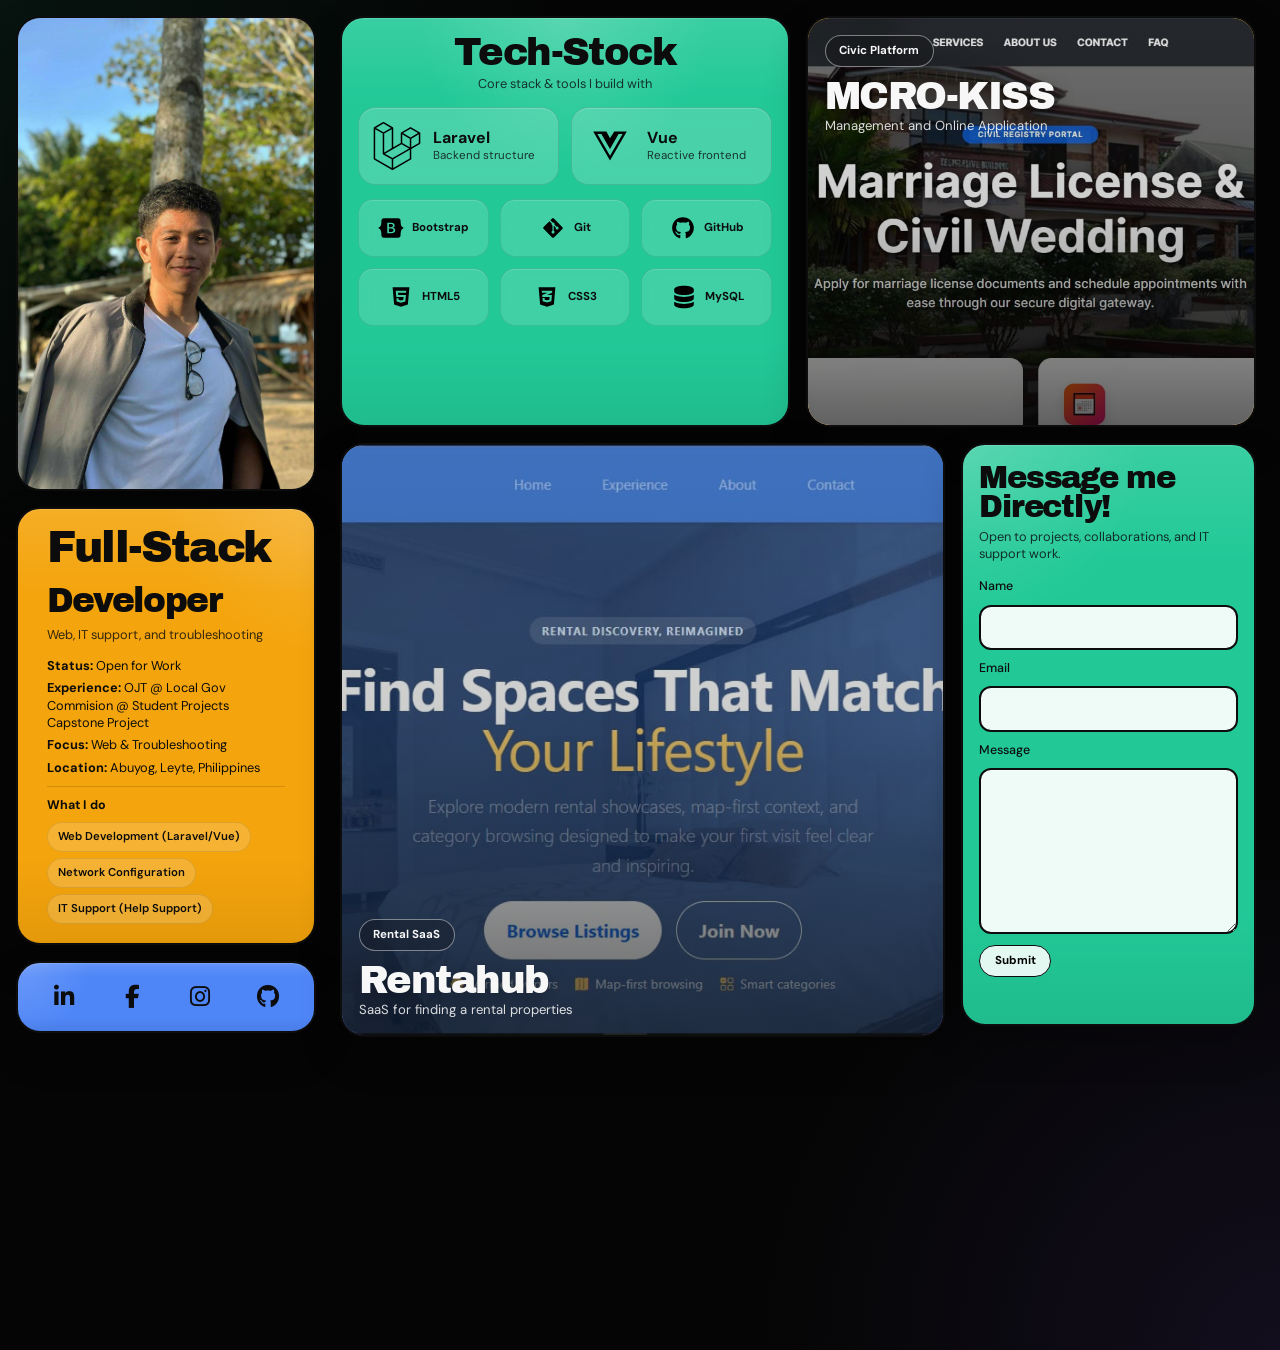
==== commit 34828ada: "Changes MCR can't visit & Web Title" ====
--- a/index.html
+++ b/index.html
@@ -4,7 +4,7 @@
 <head>
     <meta charset="UTF-8">
     <meta name="viewport" content="width=device-width, initial-scale=1.0">
-    <title>Home</title>
+    <title>Portfolio | Jaymar Balansag</title>
     <link rel="preconnect" href="https://fonts.googleapis.com">
     <link rel="preconnect" href="https://fonts.gstatic.com" crossorigin>
     <link href="https://fonts.googleapis.com/css2?family=Archivo+Black&family=DM+Sans:wght@400;500;700&display=swap"
@@ -36,9 +36,10 @@
 
                         <div class="meta-list">
                             <p><span>Status:</span> Open for Work</p>
-                            <p><span>Experience:</span> OJT @ Local Gov</p>
+                            <p><span>Experience:</span> OJT @ Local Gov <br> Commision @ Student Projects <br> Capstone
+                                Project</p>
                             <p><span>Focus:</span> Web & Troubleshooting</p>
-                            <p><span>Location:</span> Albuera, Leyte, Philippines</p>
+                            <p><span>Location:</span> Abuyog, Leyte, Philippines</p>
                         </div>
 
                         <div class="what-i-do">
--- a/style.css
+++ b/style.css
@@ -120,7 +120,7 @@
 /* Picture Box */
 .picture-box {
     height: auto;
-    min-height: 320px;
+    min-height: 475px;
     aspect-ratio: 4 / 3;
     background: #111;
 }
